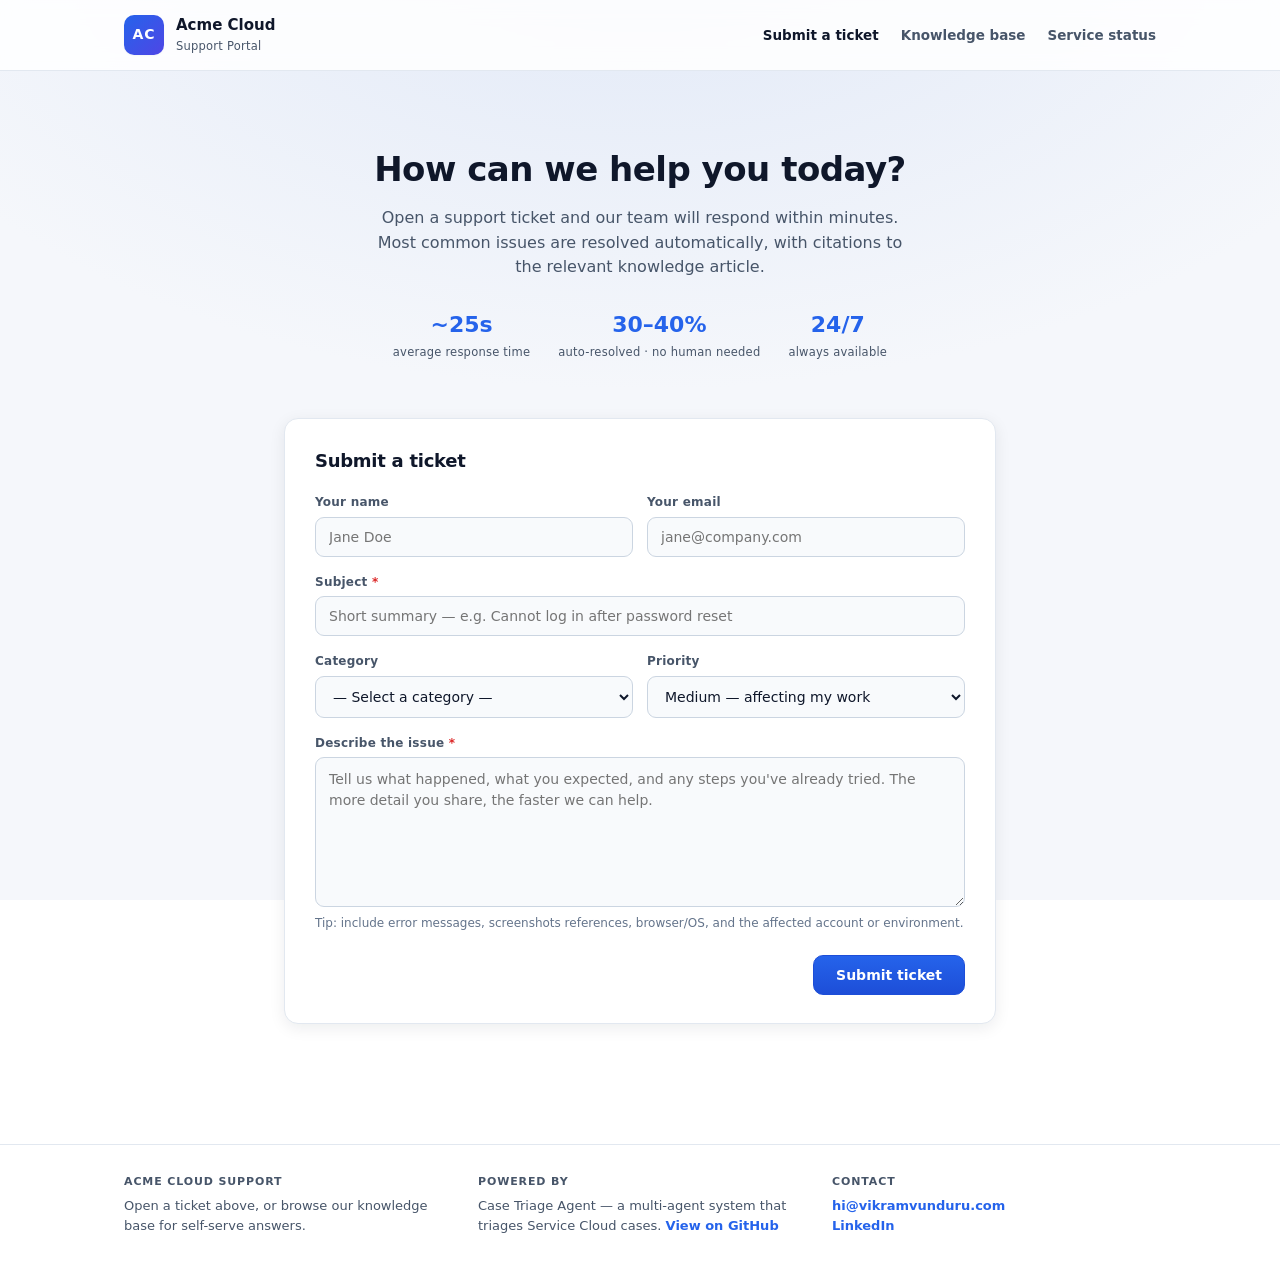
==== static/support.html @ 928e2f92 "Customer-facing support portal at /support New end-to-end loop: customer submits a ticket on a real-" ====
<!doctype html>
<html lang="en">
<head>
  <meta charset="utf-8" />
  <meta name="viewport" content="width=device-width, initial-scale=1" />
  <title>Support · Acme Cloud</title>
  <meta name="description" content="Open a support ticket. Our AI agent will respond within minutes." />
  <link rel="stylesheet" href="portal.css?v=portal-1" />
</head>
<body>
  <header class="portal-topbar">
    <div class="portal-topbar-inner">
      <div class="portal-brand">
        <div class="portal-logo">AC</div>
        <div>
          <div class="portal-brand-name">Acme Cloud</div>
          <div class="portal-brand-sub">Support Portal</div>
        </div>
      </div>
      <nav class="portal-nav">
        <a href="#" class="active">Submit a ticket</a>
        <a href="https://vikramvundurudemo.atlassian.net/wiki/spaces/SD" target="_blank" rel="noopener">Knowledge base</a>
        <a href="#status">Service status</a>
      </nav>
    </div>
  </header>

  <main class="portal-main">
    <section class="portal-hero">
      <h1>How can we help you today?</h1>
      <p>Open a support ticket and our team will respond within minutes. Most common issues are resolved automatically, with citations to the relevant knowledge article.</p>
      <div class="portal-stats">
        <div class="stat"><strong>~25s</strong><span>average response time</span></div>
        <div class="stat"><strong>30–40%</strong><span>auto-resolved · no human needed</span></div>
        <div class="stat"><strong>24/7</strong><span>always available</span></div>
      </div>
    </section>

    <section class="portal-card" id="form-card">
      <h2>Submit a ticket</h2>
      <form id="ticket-form" novalidate>
        <div class="field-row">
          <div class="field">
            <label for="name">Your name</label>
            <input id="name" name="name" type="text" placeholder="Jane Doe" autocomplete="name" />
          </div>
          <div class="field">
            <label for="email">Your email</label>
            <input id="email" name="email" type="email" placeholder="jane@company.com" autocomplete="email" />
          </div>
        </div>

        <div class="field">
          <label for="subject">Subject <span class="required">*</span></label>
          <input id="subject" name="subject" type="text" required minlength="4" placeholder="Short summary — e.g. Cannot log in after password reset" />
        </div>

        <div class="field-row">
          <div class="field">
            <label for="type">Category</label>
            <select id="type" name="type">
              <option value="">— Select a category —</option>
              <option value="Authentication">Authentication / Login</option>
              <option value="Billing">Billing or refund</option>
              <option value="Feature Request">Feature request</option>
              <option value="Bug">Bug / outage</option>
              <option value="Other">Other</option>
            </select>
          </div>
          <div class="field">
            <label for="priority">Priority</label>
            <select id="priority" name="priority">
              <option value="Low">Low — not blocking</option>
              <option value="Medium" selected>Medium — affecting my work</option>
              <option value="High">High — completely blocked</option>
            </select>
          </div>
        </div>

        <div class="field">
          <label for="description">Describe the issue <span class="required">*</span></label>
          <textarea id="description" name="description" required minlength="10" rows="6"
            placeholder="Tell us what happened, what you expected, and any steps you've already tried. The more detail you share, the faster we can help."></textarea>
          <div class="field-hint">Tip: include error messages, screenshots references, browser/OS, and the affected account or environment.</div>
        </div>

        <div id="form-error" class="form-error" hidden></div>

        <div class="form-actions">
          <button type="submit" id="submit-btn" class="btn-primary">Submit ticket</button>
        </div>
      </form>
    </section>

    <section class="portal-card portal-success" id="success-card" hidden>
      <div class="success-check">✓</div>
      <h2>Ticket received</h2>
      <p class="success-sub">Thank you — we've created your support case in our system. Our AI agent has been notified and will respond shortly.</p>
      <div class="success-ref">
        <div class="success-ref-label">Your reference</div>
        <div class="success-ref-id" id="success-case-number">—</div>
        <div class="success-ref-meta" id="success-case-meta"></div>
      </div>
      <div class="success-actions">
        <button type="button" class="btn-ghost" id="submit-another">Submit another ticket</button>
        <a href="case-triage-agent/" class="btn-primary" target="_blank" rel="noopener">Watch the agent process it →</a>
      </div>
      <p class="success-foot">Keep this reference handy — you can quote it to our team for faster follow-up.</p>
    </section>
  </main>

  <footer class="portal-foot">
    <div class="portal-foot-inner">
      <div class="portal-foot-col">
        <div class="portal-foot-title">Acme Cloud Support</div>
        <p>Open a ticket above, or browse our knowledge base for self-serve answers.</p>
      </div>
      <div class="portal-foot-col">
        <div class="portal-foot-title">Powered by</div>
        <p>Case Triage Agent — a multi-agent system that triages Service Cloud cases. <a href="https://github.com/vikram-vunduru/case-triage-agent" target="_blank" rel="noopener">View on GitHub</a></p>
      </div>
      <div class="portal-foot-col">
        <div class="portal-foot-title">Contact</div>
        <p><a href="mailto:hi@vikramvunduru.com">hi@vikramvunduru.com</a><br>
        <a href="https://www.linkedin.com/in/vikramvunduru/" target="_blank" rel="noopener">LinkedIn</a></p>
      </div>
    </div>
  </footer>

  <script src="portal.js?v=portal-1"></script>
</body>
</html>
---- static/portal.css ----
:root {
  --bg: #f5f7fb;
  --panel: #ffffff;
  --panel-2: #f8fafc;
  --line: #e2e8f0;
  --line-2: #cbd5e1;
  --text: #0f172a;
  --muted: #475569;
  --dim: #64748b;
  --accent: #2563eb;
  --accent-dark: #1d4ed8;
  --green: #16a34a;
  --red: #dc2626;
  --shadow-sm: 0 1px 2px rgba(15, 23, 42, 0.04);
  --shadow-md: 0 4px 16px rgba(15, 23, 42, 0.08);
  --shadow-lg: 0 24px 60px rgba(15, 23, 42, 0.10);
}
* { box-sizing: border-box; }

html, body {
  margin: 0; padding: 0;
  background: radial-gradient(1400px 800px at 50% -10%, #e0e8f7 0%, var(--bg) 60%) fixed;
  color: var(--text);
  font-family: ui-sans-serif, system-ui, -apple-system, "Segoe UI", Roboto, Inter, sans-serif;
  font-size: 15px;
  line-height: 1.55;
  -webkit-font-smoothing: antialiased;
}
h1, h2 { margin: 0; letter-spacing: -0.015em; }
p { margin: 0; }
a { color: var(--accent); text-decoration: none; }
a:hover { text-decoration: underline; }

/* -------- topbar -------- */
.portal-topbar {
  background: rgba(255, 255, 255, 0.85);
  backdrop-filter: blur(10px);
  border-bottom: 1px solid var(--line);
  position: sticky; top: 0; z-index: 10;
}
.portal-topbar-inner {
  max-width: 1080px;
  margin: 0 auto;
  padding: 14px 24px;
  display: flex;
  align-items: center;
  justify-content: space-between;
  gap: 24px;
}
.portal-brand { display: flex; align-items: center; gap: 12px; }
.portal-logo {
  width: 40px; height: 40px;
  display: grid; place-items: center;
  background: linear-gradient(135deg, #2563eb 0%, #4f46e5 100%);
  color: #fff;
  font-weight: 800;
  letter-spacing: 1px;
  border-radius: 10px;
  font-size: 14px;
  box-shadow: var(--shadow-sm);
}
.portal-brand-name { font-size: 15px; font-weight: 800; color: var(--text); }
.portal-brand-sub { font-size: 11.5px; color: var(--muted); margin-top: 1px; letter-spacing: 0.02em; }

.portal-nav { display: flex; gap: 22px; }
.portal-nav a {
  color: var(--muted);
  font-size: 13.5px;
  font-weight: 600;
}
.portal-nav a.active { color: var(--text); }
.portal-nav a:hover { color: var(--text); text-decoration: none; }

/* -------- main -------- */
.portal-main {
  max-width: 760px;
  margin: 0 auto;
  padding: 36px 24px 80px;
}
.portal-hero { text-align: center; padding: 36px 0 28px; }
.portal-hero h1 { font-size: 34px; font-weight: 800; margin-bottom: 10px; }
.portal-hero p {
  font-size: 16px;
  color: var(--muted);
  max-width: 540px;
  margin: 0 auto;
}
.portal-stats {
  display: flex;
  justify-content: center;
  gap: 28px;
  margin-top: 28px;
  flex-wrap: wrap;
}
.portal-stats .stat {
  display: flex; flex-direction: column;
  text-align: center;
}
.portal-stats .stat strong {
  font-size: 22px;
  font-weight: 800;
  color: var(--accent);
}
.portal-stats .stat span {
  font-size: 11.5px;
  color: var(--muted);
  margin-top: 2px;
  letter-spacing: 0.02em;
}

/* -------- card -------- */
.portal-card {
  background: var(--panel);
  border: 1px solid var(--line);
  border-radius: 14px;
  padding: 28px 30px;
  box-shadow: var(--shadow-md);
  margin-top: 28px;
}
.portal-card h2 {
  font-size: 18px;
  font-weight: 800;
  margin-bottom: 18px;
}

/* -------- form -------- */
form { display: flex; flex-direction: column; gap: 16px; }
.field-row {
  display: grid;
  grid-template-columns: 1fr 1fr;
  gap: 14px;
}
@media (max-width: 600px) {
  .field-row { grid-template-columns: 1fr; }
  .portal-stats { gap: 18px; }
  .portal-hero h1 { font-size: 26px; }
}
.field { display: flex; flex-direction: column; gap: 5px; }
.field label {
  font-size: 12px;
  font-weight: 700;
  color: var(--muted);
  letter-spacing: 0.02em;
}
.required { color: var(--red); font-weight: 700; }
.field input,
.field select,
.field textarea {
  width: 100%;
  padding: 11px 13px;
  border: 1px solid var(--line-2);
  border-radius: 9px;
  background: var(--panel-2);
  color: var(--text);
  font-family: inherit;
  font-size: 14px;
  outline: none;
  transition: border-color 140ms ease, box-shadow 140ms ease, background 140ms ease;
}
.field textarea { resize: vertical; min-height: 110px; line-height: 1.5; }
.field input:focus,
.field select:focus,
.field textarea:focus {
  border-color: var(--accent);
  box-shadow: 0 0 0 4px rgba(37, 99, 235, 0.12);
  background: #fff;
}
.field input.error,
.field textarea.error {
  border-color: var(--red);
  box-shadow: 0 0 0 4px rgba(220, 38, 38, 0.10);
}
.field-hint {
  font-size: 12px;
  color: var(--dim);
  margin-top: 2px;
}

.form-error {
  padding: 10px 13px;
  background: rgba(220, 38, 38, 0.08);
  border: 1px solid rgba(220, 38, 38, 0.35);
  border-radius: 9px;
  color: #991b1b;
  font-size: 13px;
  font-weight: 600;
}

.form-actions {
  display: flex;
  justify-content: flex-end;
  margin-top: 6px;
}
.btn-primary {
  display: inline-block;
  padding: 11px 22px;
  border-radius: 10px;
  background: linear-gradient(180deg, #2563eb 0%, #1d4ed8 100%);
  color: #fff;
  font-weight: 700;
  font-size: 14px;
  border: 1px solid #1d4ed8;
  cursor: pointer;
  transition: filter 140ms ease, transform 60ms ease;
  font-family: inherit;
  text-decoration: none;
}
.btn-primary:hover { filter: brightness(1.07); text-decoration: none; }
.btn-primary:active { transform: translateY(1px); }
.btn-primary[disabled] { opacity: 0.6; cursor: progress; }

.btn-ghost {
  display: inline-block;
  padding: 11px 18px;
  border-radius: 10px;
  background: transparent;
  color: var(--muted);
  font-weight: 700;
  font-size: 14px;
  border: 1px solid var(--line-2);
  cursor: pointer;
  font-family: inherit;
}
.btn-ghost:hover { background: var(--panel-2); color: var(--text); text-decoration: none; }

/* -------- success -------- */
.portal-success {
  text-align: center;
}
.success-check {
  width: 56px; height: 56px;
  border-radius: 50%;
  background: rgba(22, 163, 74, 0.12);
  color: var(--green);
  font-size: 30px;
  font-weight: 800;
  display: grid; place-items: center;
  margin: 0 auto 14px;
  border: 2px solid rgba(22, 163, 74, 0.30);
}
.portal-success h2 { margin-bottom: 6px; }
.success-sub { color: var(--muted); font-size: 14.5px; max-width: 420px; margin: 0 auto; }
.success-ref {
  margin: 22px auto;
  padding: 18px;
  background: var(--panel-2);
  border: 1px dashed var(--line-2);
  border-radius: 12px;
  display: inline-block;
  min-width: 280px;
}
.success-ref-label {
  font-size: 11px;
  color: var(--muted);
  font-weight: 700;
  letter-spacing: 0.06em;
  text-transform: uppercase;
}
.success-ref-id {
  font-family: "SFMono-Regular", Consolas, Menlo, monospace;
  font-size: 22px;
  font-weight: 800;
  color: var(--text);
  margin-top: 4px;
}
.success-ref-meta {
  font-size: 11.5px;
  color: var(--dim);
  margin-top: 4px;
}
.success-actions {
  display: flex;
  gap: 10px;
  justify-content: center;
  flex-wrap: wrap;
  margin-top: 8px;
}
.success-foot {
  color: var(--dim);
  font-size: 12px;
  margin-top: 16px;
}

/* -------- footer -------- */
.portal-foot {
  border-top: 1px solid var(--line);
  background: rgba(255, 255, 255, 0.5);
  margin-top: 40px;
}
.portal-foot-inner {
  max-width: 1080px;
  margin: 0 auto;
  padding: 28px 24px;
  display: grid;
  grid-template-columns: repeat(3, 1fr);
  gap: 30px;
}
@media (max-width: 700px) {
  .portal-foot-inner { grid-template-columns: 1fr; }
}
.portal-foot-title {
  font-size: 11px;
  font-weight: 800;
  color: var(--muted);
  letter-spacing: 0.08em;
  text-transform: uppercase;
  margin-bottom: 6px;
}
.portal-foot-col p { color: var(--muted); font-size: 13px; }
.portal-foot-col a { font-weight: 600; }
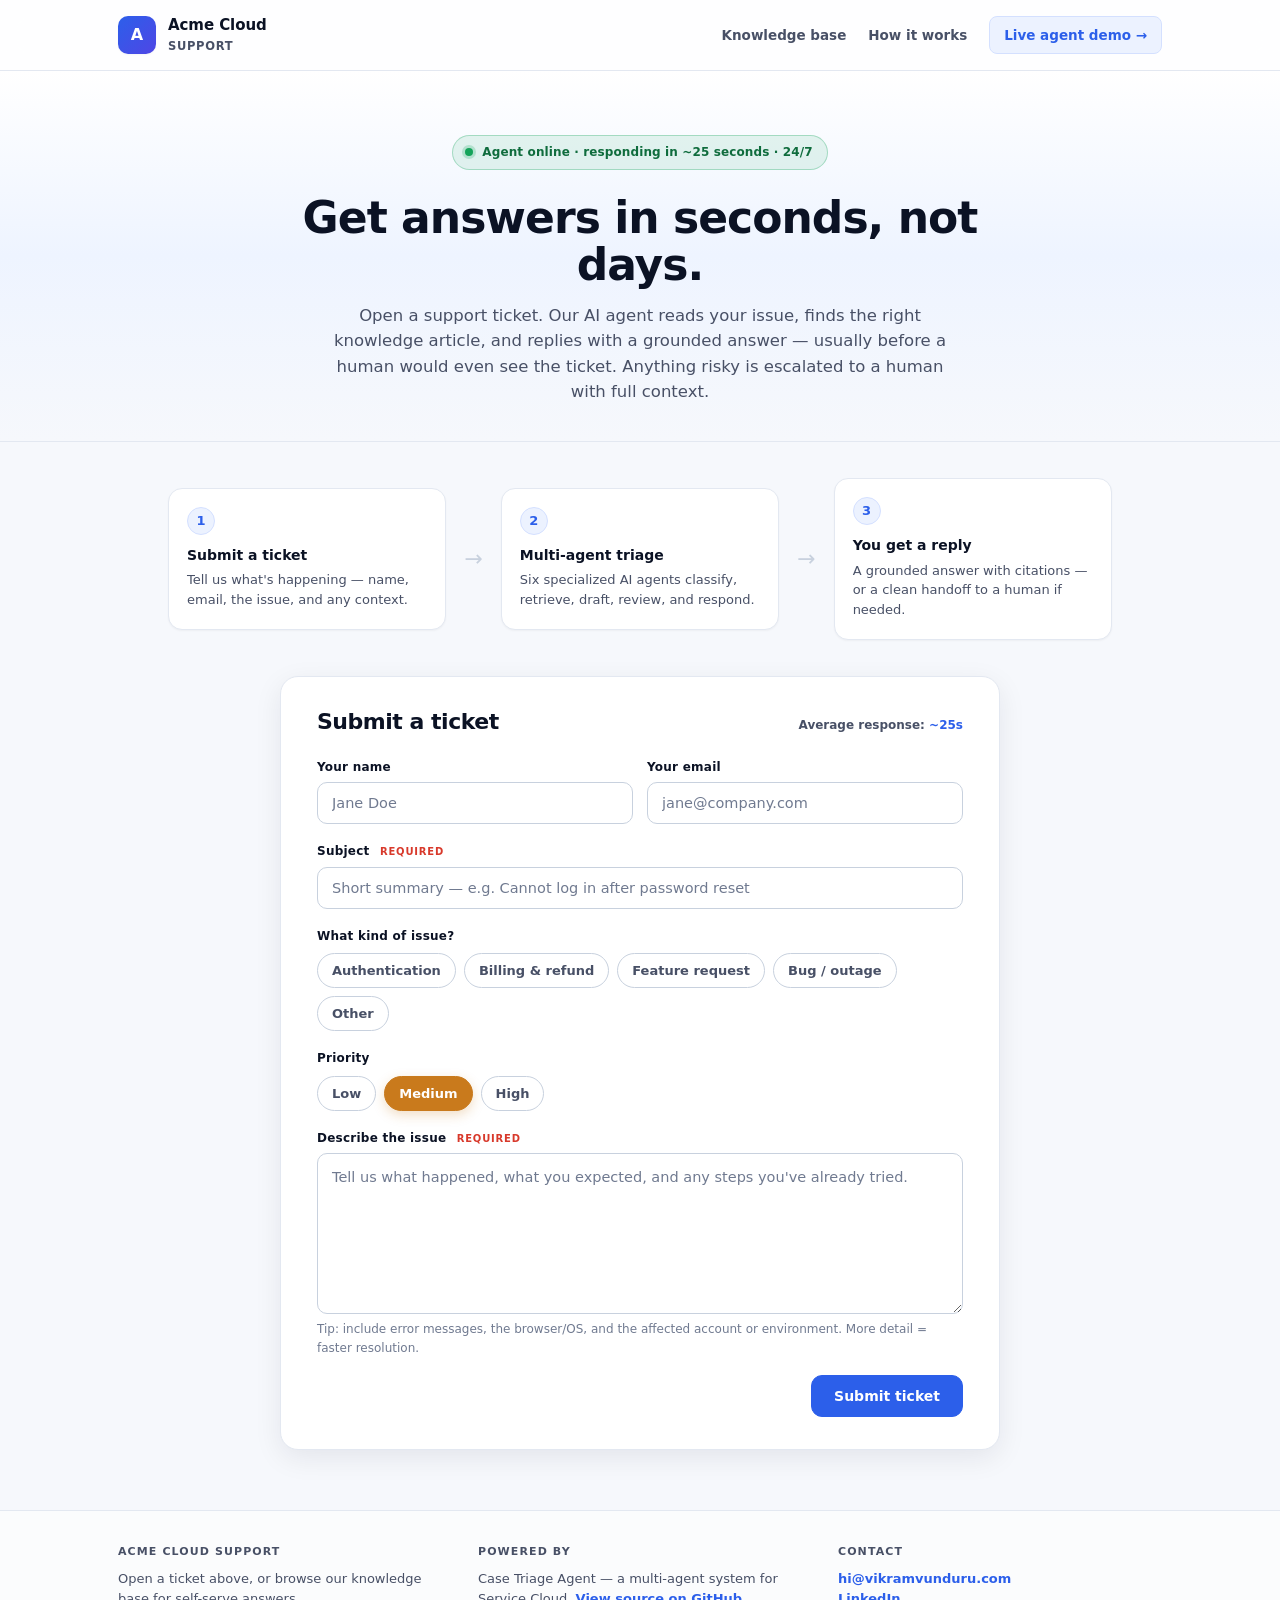
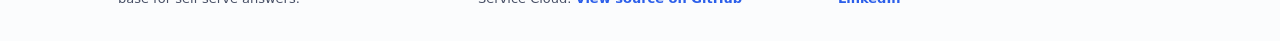
==== commit 9fff9dc1: "Polish support portal + enforce canonical URL UI redesign: - New hero with live agent status pill (g" ====
--- a/static/support.html
+++ b/static/support.html
@@ -4,129 +4,173 @@
   <meta charset="utf-8" />
   <meta name="viewport" content="width=device-width, initial-scale=1" />
   <title>Support · Acme Cloud</title>
-  <meta name="description" content="Open a support ticket. Our AI agent will respond within minutes." />
-  <link rel="stylesheet" href="portal.css?v=portal-1" />
+  <meta name="description" content="Open a support ticket. Our AI agent typically responds within 25 seconds." />
+  <link rel="stylesheet" href="portal.css?v=portal-2" />
 </head>
 <body>
-  <header class="portal-topbar">
-    <div class="portal-topbar-inner">
-      <div class="portal-brand">
-        <div class="portal-logo">AC</div>
-        <div>
-          <div class="portal-brand-name">Acme Cloud</div>
-          <div class="portal-brand-sub">Support Portal</div>
+  <header class="ptl-topbar">
+    <div class="ptl-topbar-inner">
+      <a href="/case-triage-agent/support" class="ptl-brand">
+        <div class="ptl-logo">A</div>
+        <div class="ptl-brand-text">
+          <div class="ptl-brand-name">Acme Cloud</div>
+          <div class="ptl-brand-sub">Support</div>
         </div>
-      </div>
-      <nav class="portal-nav">
-        <a href="#" class="active">Submit a ticket</a>
+      </a>
+      <nav class="ptl-nav">
         <a href="https://vikramvundurudemo.atlassian.net/wiki/spaces/SD" target="_blank" rel="noopener">Knowledge base</a>
-        <a href="#status">Service status</a>
+        <a href="#how-it-works">How it works</a>
+        <a href="/case-triage-agent/" class="ptl-nav-cta">Live agent demo →</a>
       </nav>
     </div>
   </header>
 
-  <main class="portal-main">
-    <section class="portal-hero">
-      <h1>How can we help you today?</h1>
-      <p>Open a support ticket and our team will respond within minutes. Most common issues are resolved automatically, with citations to the relevant knowledge article.</p>
-      <div class="portal-stats">
-        <div class="stat"><strong>~25s</strong><span>average response time</span></div>
-        <div class="stat"><strong>30–40%</strong><span>auto-resolved · no human needed</span></div>
-        <div class="stat"><strong>24/7</strong><span>always available</span></div>
+  <main>
+    <!-- Hero -->
+    <section class="ptl-hero">
+      <div class="ptl-status">
+        <span class="ptl-status-dot"></span>
+        Agent online · responding in ~25 seconds · 24/7
+      </div>
+      <h1>Get answers in seconds, not days.</h1>
+      <p class="ptl-lede">
+        Open a support ticket. Our AI agent reads your issue, finds the right knowledge article,
+        and replies with a grounded answer — usually before a human would even see the ticket.
+        Anything risky is escalated to a human with full context.
+      </p>
+    </section>
+
+    <!-- How it works -->
+    <section class="ptl-how" id="how-it-works">
+      <div class="ptl-how-steps">
+        <div class="ptl-step">
+          <div class="ptl-step-num">1</div>
+          <div class="ptl-step-title">Submit a ticket</div>
+          <div class="ptl-step-sub">Tell us what's happening — name, email, the issue, and any context.</div>
+        </div>
+        <div class="ptl-step-arrow">→</div>
+        <div class="ptl-step">
+          <div class="ptl-step-num">2</div>
+          <div class="ptl-step-title">Multi-agent triage</div>
+          <div class="ptl-step-sub">Six specialized AI agents classify, retrieve, draft, review, and respond.</div>
+        </div>
+        <div class="ptl-step-arrow">→</div>
+        <div class="ptl-step">
+          <div class="ptl-step-num">3</div>
+          <div class="ptl-step-title">You get a reply</div>
+          <div class="ptl-step-sub">A grounded answer with citations — or a clean handoff to a human if needed.</div>
+        </div>
       </div>
     </section>
 
-    <section class="portal-card" id="form-card">
-      <h2>Submit a ticket</h2>
+    <!-- Form -->
+    <section class="ptl-card" id="form-card">
+      <div class="ptl-card-head">
+        <h2>Submit a ticket</h2>
+        <span class="ptl-card-meta">Average response: <strong>~25s</strong></span>
+      </div>
+
       <form id="ticket-form" novalidate>
-        <div class="field-row">
-          <div class="field">
+        <div class="ptl-row">
+          <div class="ptl-field">
             <label for="name">Your name</label>
             <input id="name" name="name" type="text" placeholder="Jane Doe" autocomplete="name" />
           </div>
-          <div class="field">
+          <div class="ptl-field">
             <label for="email">Your email</label>
             <input id="email" name="email" type="email" placeholder="jane@company.com" autocomplete="email" />
           </div>
         </div>
 
-        <div class="field">
-          <label for="subject">Subject <span class="required">*</span></label>
-          <input id="subject" name="subject" type="text" required minlength="4" placeholder="Short summary — e.g. Cannot log in after password reset" />
+        <div class="ptl-field">
+          <label for="subject">Subject <span class="ptl-req">required</span></label>
+          <input id="subject" name="subject" type="text" required minlength="4"
+            placeholder="Short summary — e.g. Cannot log in after password reset" />
         </div>
 
-        <div class="field-row">
-          <div class="field">
-            <label for="type">Category</label>
-            <select id="type" name="type">
-              <option value="">— Select a category —</option>
-              <option value="Authentication">Authentication / Login</option>
-              <option value="Billing">Billing or refund</option>
-              <option value="Feature Request">Feature request</option>
-              <option value="Bug">Bug / outage</option>
-              <option value="Other">Other</option>
-            </select>
+        <div class="ptl-field">
+          <label>What kind of issue?</label>
+          <div class="ptl-pillgroup" id="type-group" data-default="">
+            <button type="button" class="ptl-pill" data-value="Authentication">Authentication</button>
+            <button type="button" class="ptl-pill" data-value="Billing">Billing &amp; refund</button>
+            <button type="button" class="ptl-pill" data-value="Feature Request">Feature request</button>
+            <button type="button" class="ptl-pill" data-value="Bug">Bug / outage</button>
+            <button type="button" class="ptl-pill" data-value="Other">Other</button>
           </div>
-          <div class="field">
-            <label for="priority">Priority</label>
-            <select id="priority" name="priority">
-              <option value="Low">Low — not blocking</option>
-              <option value="Medium" selected>Medium — affecting my work</option>
-              <option value="High">High — completely blocked</option>
-            </select>
-          </div>
+          <input id="type" name="type" type="hidden" value="" />
         </div>
 
-        <div class="field">
-          <label for="description">Describe the issue <span class="required">*</span></label>
-          <textarea id="description" name="description" required minlength="10" rows="6"
-            placeholder="Tell us what happened, what you expected, and any steps you've already tried. The more detail you share, the faster we can help."></textarea>
-          <div class="field-hint">Tip: include error messages, screenshots references, browser/OS, and the affected account or environment.</div>
+        <div class="ptl-field">
+          <label>Priority</label>
+          <div class="ptl-pillgroup ptl-pillgroup-priority" id="priority-group" data-default="Medium">
+            <button type="button" class="ptl-pill" data-value="Low">Low</button>
+            <button type="button" class="ptl-pill is-active" data-value="Medium">Medium</button>
+            <button type="button" class="ptl-pill" data-value="High">High</button>
+          </div>
+          <input id="priority" name="priority" type="hidden" value="Medium" />
         </div>
 
-        <div id="form-error" class="form-error" hidden></div>
+        <div class="ptl-field">
+          <label for="description">Describe the issue <span class="ptl-req">required</span></label>
+          <textarea id="description" name="description" required minlength="10" rows="6"
+            placeholder="Tell us what happened, what you expected, and any steps you've already tried."></textarea>
+          <div class="ptl-hint">Tip: include error messages, the browser/OS, and the affected account or environment. More detail = faster resolution.</div>
+        </div>
 
-        <div class="form-actions">
-          <button type="submit" id="submit-btn" class="btn-primary">Submit ticket</button>
+        <div id="form-error" class="ptl-error" hidden></div>
+
+        <div class="ptl-actions">
+          <button type="submit" id="submit-btn" class="ptl-btn ptl-btn-primary">Submit ticket</button>
         </div>
       </form>
     </section>
 
-    <section class="portal-card portal-success" id="success-card" hidden>
-      <div class="success-check">✓</div>
+    <!-- Success state (hidden until submit) -->
+    <section class="ptl-card ptl-success" id="success-card" hidden>
+      <div class="ptl-success-check">
+        <svg viewBox="0 0 24 24" fill="none" xmlns="http://www.w3.org/2000/svg" aria-hidden="true">
+          <path d="M5 12.5l4.5 4.5L19 7.5" stroke="currentColor" stroke-width="2.4" stroke-linecap="round" stroke-linejoin="round"/>
+        </svg>
+      </div>
       <h2>Ticket received</h2>
-      <p class="success-sub">Thank you — we've created your support case in our system. Our AI agent has been notified and will respond shortly.</p>
-      <div class="success-ref">
-        <div class="success-ref-label">Your reference</div>
-        <div class="success-ref-id" id="success-case-number">—</div>
-        <div class="success-ref-meta" id="success-case-meta"></div>
+      <p class="ptl-success-sub">Thank you — your case is now in our system. Our AI agent picks up new tickets within seconds.</p>
+
+      <div class="ptl-ref">
+        <div class="ptl-ref-label">Your reference number</div>
+        <div class="ptl-ref-id" id="success-case-number">—</div>
+        <div class="ptl-ref-meta" id="success-case-meta"></div>
       </div>
-      <div class="success-actions">
-        <button type="button" class="btn-ghost" id="submit-another">Submit another ticket</button>
-        <a href="case-triage-agent/" class="btn-primary" target="_blank" rel="noopener">Watch the agent process it →</a>
+
+      <div class="ptl-success-actions">
+        <button type="button" class="ptl-btn ptl-btn-ghost" id="submit-another">Submit another ticket</button>
+        <a href="/case-triage-agent/" class="ptl-btn ptl-btn-primary" target="_blank" rel="noopener">
+          Watch the agent process it
+        </a>
       </div>
-      <p class="success-foot">Keep this reference handy — you can quote it to our team for faster follow-up.</p>
+      <p class="ptl-success-foot">Keep this reference handy — you can quote it to our team for faster follow-up.</p>
     </section>
   </main>
 
-  <footer class="portal-foot">
-    <div class="portal-foot-inner">
-      <div class="portal-foot-col">
-        <div class="portal-foot-title">Acme Cloud Support</div>
+  <footer class="ptl-foot">
+    <div class="ptl-foot-inner">
+      <div class="ptl-foot-col">
+        <div class="ptl-foot-title">Acme Cloud Support</div>
         <p>Open a ticket above, or browse our knowledge base for self-serve answers.</p>
       </div>
-      <div class="portal-foot-col">
-        <div class="portal-foot-title">Powered by</div>
-        <p>Case Triage Agent — a multi-agent system that triages Service Cloud cases. <a href="https://github.com/vikram-vunduru/case-triage-agent" target="_blank" rel="noopener">View on GitHub</a></p>
+      <div class="ptl-foot-col">
+        <div class="ptl-foot-title">Powered by</div>
+        <p>Case Triage Agent — a multi-agent system for Service Cloud. <a href="https://github.com/vikram-vunduru/case-triage-agent" target="_blank" rel="noopener">View source on GitHub</a></p>
       </div>
-      <div class="portal-foot-col">
-        <div class="portal-foot-title">Contact</div>
-        <p><a href="mailto:hi@vikramvunduru.com">hi@vikramvunduru.com</a><br>
-        <a href="https://www.linkedin.com/in/vikramvunduru/" target="_blank" rel="noopener">LinkedIn</a></p>
+      <div class="ptl-foot-col">
+        <div class="ptl-foot-title">Contact</div>
+        <p>
+          <a href="mailto:hi@vikramvunduru.com">hi@vikramvunduru.com</a><br>
+          <a href="https://www.linkedin.com/in/vikramvunduru/" target="_blank" rel="noopener">LinkedIn</a>
+        </p>
       </div>
     </div>
   </footer>
 
-  <script src="portal.js?v=portal-1"></script>
+  <script src="portal.js?v=portal-2"></script>
 </body>
 </html>
--- a/static/portal.css
+++ b/static/portal.css
@@ -1,310 +1,377 @@
 :root {
-  --bg: #f5f7fb;
+  --bg: #f6f8fc;
+  --bg-hero: linear-gradient(180deg, #ffffff 0%, #eef4ff 50%, #f6f8fc 100%);
   --panel: #ffffff;
   --panel-2: #f8fafc;
-  --line: #e2e8f0;
-  --line-2: #cbd5e1;
-  --text: #0f172a;
-  --muted: #475569;
-  --dim: #64748b;
-  --accent: #2563eb;
-  --accent-dark: #1d4ed8;
-  --green: #16a34a;
-  --red: #dc2626;
-  --shadow-sm: 0 1px 2px rgba(15, 23, 42, 0.04);
-  --shadow-md: 0 4px 16px rgba(15, 23, 42, 0.08);
-  --shadow-lg: 0 24px 60px rgba(15, 23, 42, 0.10);
-}
+  --line: #e3e8f1;
+  --line-2: #c8d1de;
+  --text: #0b1224;
+  --muted: #485066;
+  --dim: #707a90;
+  --accent: #2c5fea;
+  --accent-dark: #1e44b5;
+  --accent-soft: #ecf2ff;
+  --green: #15a35a;
+  --amber: #c97a1c;
+  --red: #d8392b;
+  --shadow-xs: 0 1px 2px rgba(11, 18, 36, 0.04);
+  --shadow-sm: 0 2px 8px rgba(11, 18, 36, 0.06);
+  --shadow-md: 0 8px 28px rgba(11, 18, 36, 0.08);
+  --shadow-lg: 0 24px 60px rgba(11, 18, 36, 0.12);
+}
+
 * { box-sizing: border-box; }
 
 html, body {
   margin: 0; padding: 0;
-  background: radial-gradient(1400px 800px at 50% -10%, #e0e8f7 0%, var(--bg) 60%) fixed;
+  background: var(--bg);
   color: var(--text);
   font-family: ui-sans-serif, system-ui, -apple-system, "Segoe UI", Roboto, Inter, sans-serif;
   font-size: 15px;
   line-height: 1.55;
   -webkit-font-smoothing: antialiased;
-}
-h1, h2 { margin: 0; letter-spacing: -0.015em; }
+  -moz-osx-font-smoothing: grayscale;
+}
+h1, h2 { margin: 0; letter-spacing: -0.022em; font-weight: 800; }
+h1 { font-size: 44px; line-height: 1.08; }
+h2 { font-size: 22px; line-height: 1.2; }
 p { margin: 0; }
-a { color: var(--accent); text-decoration: none; }
-a:hover { text-decoration: underline; }
-
-/* -------- topbar -------- */
-.portal-topbar {
+a { color: var(--accent); text-decoration: none; transition: color 140ms ease; }
+a:hover { color: var(--accent-dark); text-decoration: underline; }
+
+/* ====================== topbar ====================== */
+.ptl-topbar {
   background: rgba(255, 255, 255, 0.85);
-  backdrop-filter: blur(10px);
+  backdrop-filter: blur(14px);
+  -webkit-backdrop-filter: blur(14px);
   border-bottom: 1px solid var(--line);
   position: sticky; top: 0; z-index: 10;
 }
-.portal-topbar-inner {
-  max-width: 1080px;
-  margin: 0 auto;
-  padding: 14px 24px;
-  display: flex;
-  align-items: center;
-  justify-content: space-between;
-  gap: 24px;
-}
-.portal-brand { display: flex; align-items: center; gap: 12px; }
-.portal-logo {
-  width: 40px; height: 40px;
+.ptl-topbar-inner {
+  max-width: 1100px; margin: 0 auto;
+  padding: 14px 28px;
+  display: flex; align-items: center; justify-content: space-between; gap: 24px;
+}
+.ptl-brand {
+  display: flex; align-items: center; gap: 12px;
+  color: var(--text); text-decoration: none;
+}
+.ptl-brand:hover { text-decoration: none; }
+.ptl-logo {
+  width: 38px; height: 38px;
   display: grid; place-items: center;
-  background: linear-gradient(135deg, #2563eb 0%, #4f46e5 100%);
-  color: #fff;
-  font-weight: 800;
-  letter-spacing: 1px;
-  border-radius: 10px;
-  font-size: 14px;
-  box-shadow: var(--shadow-sm);
-}
-.portal-brand-name { font-size: 15px; font-weight: 800; color: var(--text); }
-.portal-brand-sub { font-size: 11.5px; color: var(--muted); margin-top: 1px; letter-spacing: 0.02em; }
-
-.portal-nav { display: flex; gap: 22px; }
-.portal-nav a {
+  background: linear-gradient(135deg, #2c5fea 0%, #4f46e5 100%);
+  color: #fff; font-weight: 900;
+  border-radius: 10px; font-size: 16px;
+  box-shadow: var(--shadow-xs);
+}
+.ptl-brand-name { font-size: 15px; font-weight: 800; letter-spacing: -0.005em; }
+.ptl-brand-sub { font-size: 11.5px; color: var(--muted); margin-top: 1px; letter-spacing: 0.06em; text-transform: uppercase; font-weight: 700; }
+.ptl-nav { display: flex; gap: 22px; align-items: center; }
+.ptl-nav a {
+  color: var(--muted); font-size: 13.5px; font-weight: 600;
+}
+.ptl-nav a:hover { color: var(--text); text-decoration: none; }
+.ptl-nav-cta {
+  padding: 8px 14px;
+  background: var(--accent-soft);
+  color: var(--accent) !important;
+  border-radius: 8px;
+  border: 1px solid #d4e0ff;
+  font-weight: 700 !important;
+}
+.ptl-nav-cta:hover {
+  background: #dde7ff;
+  border-color: #bccdff;
+  color: var(--accent-dark) !important;
+}
+
+/* ====================== hero ====================== */
+.ptl-hero {
+  text-align: center;
+  padding: 64px 28px 36px;
+  background: var(--bg-hero);
+  border-bottom: 1px solid var(--line);
+}
+.ptl-status {
+  display: inline-flex; align-items: center; gap: 9px;
+  padding: 7px 14px 7px 12px;
+  background: rgba(21, 163, 90, 0.10);
+  color: #0f6c3d;
+  border: 1px solid rgba(21, 163, 90, 0.30);
+  border-radius: 999px;
+  font-size: 12px; font-weight: 700;
+  letter-spacing: 0.01em;
+  margin-bottom: 24px;
+}
+.ptl-status-dot {
+  width: 8px; height: 8px; border-radius: 50%;
+  background: var(--green);
+  box-shadow: 0 0 0 3px rgba(21, 163, 90, 0.22);
+  animation: ptl-pulse-online 1800ms ease-out infinite;
+}
+@keyframes ptl-pulse-online {
+  0%   { box-shadow: 0 0 0 0 rgba(21, 163, 90, 0.55); }
+  100% { box-shadow: 0 0 0 9px rgba(21, 163, 90, 0); }
+}
+.ptl-hero h1 {
+  max-width: 720px; margin: 0 auto 14px;
+  color: var(--text);
+}
+.ptl-lede {
+  max-width: 620px; margin: 0 auto;
   color: var(--muted);
-  font-size: 13.5px;
-  font-weight: 600;
-}
-.portal-nav a.active { color: var(--text); }
-.portal-nav a:hover { color: var(--text); text-decoration: none; }
-
-/* -------- main -------- */
-.portal-main {
-  max-width: 760px;
-  margin: 0 auto;
-  padding: 36px 24px 80px;
-}
-.portal-hero { text-align: center; padding: 36px 0 28px; }
-.portal-hero h1 { font-size: 34px; font-weight: 800; margin-bottom: 10px; }
-.portal-hero p {
-  font-size: 16px;
-  color: var(--muted);
-  max-width: 540px;
-  margin: 0 auto;
-}
-.portal-stats {
-  display: flex;
-  justify-content: center;
-  gap: 28px;
-  margin-top: 28px;
+  font-size: 16.5px;
+  line-height: 1.55;
+}
+
+/* ====================== how-it-works ====================== */
+.ptl-how {
+  max-width: 1000px;
+  margin: 36px auto 0;
+  padding: 0 28px;
+}
+.ptl-how-steps {
+  display: flex; align-items: center; justify-content: center;
+  gap: 18px;
   flex-wrap: wrap;
 }
-.portal-stats .stat {
-  display: flex; flex-direction: column;
-  text-align: center;
-}
-.portal-stats .stat strong {
-  font-size: 22px;
-  font-weight: 800;
-  color: var(--accent);
-}
-.portal-stats .stat span {
-  font-size: 11.5px;
-  color: var(--muted);
-  margin-top: 2px;
-  letter-spacing: 0.02em;
-}
-
-/* -------- card -------- */
-.portal-card {
+.ptl-step {
+  flex: 1 1 220px;
+  min-width: 200px;
   background: var(--panel);
   border: 1px solid var(--line);
   border-radius: 14px;
-  padding: 28px 30px;
+  padding: 18px 18px 20px;
+  box-shadow: var(--shadow-xs);
+  text-align: left;
+  position: relative;
+}
+.ptl-step-num {
+  display: inline-flex; align-items: center; justify-content: center;
+  width: 28px; height: 28px;
+  border-radius: 50%;
+  background: var(--accent-soft);
+  color: var(--accent);
+  font-weight: 800;
+  font-size: 13px;
+  border: 1px solid #d4e0ff;
+  margin-bottom: 10px;
+}
+.ptl-step-title { font-weight: 700; font-size: 14px; color: var(--text); margin-bottom: 4px; }
+.ptl-step-sub { font-size: 13px; color: var(--muted); line-height: 1.5; }
+.ptl-step-arrow {
+  color: var(--line-2);
+  font-size: 22px;
+  font-weight: 300;
+  user-select: none;
+}
+@media (max-width: 720px) {
+  .ptl-step-arrow { display: none; }
+}
+
+/* ====================== card ====================== */
+.ptl-card {
+  max-width: 720px; margin: 36px auto 0;
+  background: var(--panel);
+  border: 1px solid var(--line);
+  border-radius: 18px;
+  padding: 32px 36px;
   box-shadow: var(--shadow-md);
-  margin-top: 28px;
-}
-.portal-card h2 {
-  font-size: 18px;
-  font-weight: 800;
-  margin-bottom: 18px;
-}
-
-/* -------- form -------- */
-form { display: flex; flex-direction: column; gap: 16px; }
-.field-row {
-  display: grid;
-  grid-template-columns: 1fr 1fr;
-  gap: 14px;
 }
 @media (max-width: 600px) {
-  .field-row { grid-template-columns: 1fr; }
-  .portal-stats { gap: 18px; }
-  .portal-hero h1 { font-size: 26px; }
-}
-.field { display: flex; flex-direction: column; gap: 5px; }
-.field label {
+  .ptl-card { padding: 24px 22px; border-radius: 14px; margin: 24px 14px 0; }
+}
+.ptl-card-head {
+  display: flex; align-items: baseline; justify-content: space-between;
+  margin-bottom: 22px;
+  flex-wrap: wrap; gap: 10px;
+}
+.ptl-card-meta {
+  font-size: 12px; color: var(--muted);
+  font-weight: 600;
+}
+.ptl-card-meta strong { color: var(--accent); font-weight: 800; }
+
+/* ====================== form ====================== */
+form { display: flex; flex-direction: column; gap: 18px; }
+.ptl-row { display: grid; grid-template-columns: 1fr 1fr; gap: 14px; }
+@media (max-width: 600px) { .ptl-row { grid-template-columns: 1fr; } }
+.ptl-field { display: flex; flex-direction: column; gap: 6px; }
+.ptl-field label {
   font-size: 12px;
   font-weight: 700;
-  color: var(--muted);
+  color: var(--text);
   letter-spacing: 0.02em;
 }
-.required { color: var(--red); font-weight: 700; }
-.field input,
-.field select,
-.field textarea {
+.ptl-req {
+  display: inline-block; margin-left: 6px;
+  font-size: 10px; font-weight: 700;
+  color: var(--red); letter-spacing: 0.08em;
+  text-transform: uppercase;
+}
+
+.ptl-field input,
+.ptl-field textarea {
   width: 100%;
-  padding: 11px 13px;
-  border: 1px solid var(--line-2);
-  border-radius: 9px;
-  background: var(--panel-2);
-  color: var(--text);
-  font-family: inherit;
-  font-size: 14px;
+  padding: 12px 14px;
+  border: 1.5px solid var(--line-2);
+  border-radius: 10px;
+  background: var(--panel);
+  color: var(--text);
+  font-family: inherit; font-size: 14.5px;
   outline: none;
   transition: border-color 140ms ease, box-shadow 140ms ease, background 140ms ease;
 }
-.field textarea { resize: vertical; min-height: 110px; line-height: 1.5; }
-.field input:focus,
-.field select:focus,
-.field textarea:focus {
+.ptl-field textarea { resize: vertical; min-height: 120px; line-height: 1.55; }
+.ptl-field input:focus,
+.ptl-field textarea:focus {
   border-color: var(--accent);
-  box-shadow: 0 0 0 4px rgba(37, 99, 235, 0.12);
-  background: #fff;
-}
-.field input.error,
-.field textarea.error {
+  box-shadow: 0 0 0 4px rgba(44, 95, 234, 0.12);
+}
+.ptl-field input::placeholder,
+.ptl-field textarea::placeholder { color: var(--dim); }
+.ptl-field input.is-error,
+.ptl-field textarea.is-error {
   border-color: var(--red);
-  box-shadow: 0 0 0 4px rgba(220, 38, 38, 0.10);
-}
-.field-hint {
-  font-size: 12px;
-  color: var(--dim);
+  box-shadow: 0 0 0 4px rgba(216, 57, 43, 0.10);
+}
+.ptl-hint { font-size: 12px; color: var(--dim); }
+
+/* pill button group (used for category + priority) */
+.ptl-pillgroup {
+  display: flex; flex-wrap: wrap; gap: 8px;
   margin-top: 2px;
 }
-
-.form-error {
-  padding: 10px 13px;
-  background: rgba(220, 38, 38, 0.08);
-  border: 1px solid rgba(220, 38, 38, 0.35);
-  border-radius: 9px;
-  color: #991b1b;
+.ptl-pill {
+  padding: 9px 14px;
+  border-radius: 999px;
+  background: var(--panel);
+  color: var(--muted);
+  border: 1.5px solid var(--line-2);
+  font-family: inherit;
+  font-size: 13px; font-weight: 600;
+  cursor: pointer;
+  transition: all 140ms ease;
+}
+.ptl-pill:hover { color: var(--text); border-color: var(--line-2); background: var(--panel-2); }
+.ptl-pill.is-active {
+  background: var(--accent);
+  color: #fff;
+  border-color: var(--accent);
+  box-shadow: 0 4px 12px rgba(44, 95, 234, 0.25);
+}
+.ptl-pillgroup-priority .ptl-pill[data-value="High"].is-active {
+  background: var(--red); border-color: var(--red);
+  box-shadow: 0 4px 12px rgba(216, 57, 43, 0.25);
+}
+.ptl-pillgroup-priority .ptl-pill[data-value="Medium"].is-active {
+  background: var(--amber); border-color: var(--amber);
+  box-shadow: 0 4px 12px rgba(201, 122, 28, 0.25);
+}
+.ptl-pillgroup-priority .ptl-pill[data-value="Low"].is-active {
+  background: var(--green); border-color: var(--green);
+  box-shadow: 0 4px 12px rgba(21, 163, 90, 0.25);
+}
+
+.ptl-error {
+  padding: 11px 14px;
+  background: rgba(216, 57, 43, 0.08);
+  border: 1px solid rgba(216, 57, 43, 0.32);
+  border-radius: 10px;
+  color: #8d2419;
   font-size: 13px;
   font-weight: 600;
 }
 
-.form-actions {
-  display: flex;
-  justify-content: flex-end;
+.ptl-actions { display: flex; justify-content: flex-end; }
+
+.ptl-btn {
+  display: inline-flex; align-items: center; justify-content: center;
+  padding: 12px 22px;
+  border-radius: 11px;
+  font-family: inherit;
+  font-size: 14px; font-weight: 700;
+  cursor: pointer; border: 1.5px solid transparent;
+  transition: filter 120ms ease, transform 60ms ease, background 120ms ease, border-color 120ms ease, color 120ms ease;
+  text-decoration: none;
+  gap: 8px;
+}
+.ptl-btn-primary {
+  background: var(--accent);
+  border-color: var(--accent);
+  color: #fff;
+}
+.ptl-btn-primary:hover { background: var(--accent-dark); border-color: var(--accent-dark); filter: brightness(1.02); text-decoration: none; color: #fff; }
+.ptl-btn-primary:active { transform: translateY(1px); }
+.ptl-btn-primary[disabled] { opacity: 0.6; cursor: progress; }
+.ptl-btn-ghost {
+  background: var(--panel);
+  border-color: var(--line-2);
+  color: var(--muted);
+}
+.ptl-btn-ghost:hover { color: var(--text); background: var(--panel-2); text-decoration: none; }
+
+/* ====================== success ====================== */
+.ptl-success { text-align: center; }
+.ptl-success-check {
+  width: 64px; height: 64px;
+  border-radius: 50%;
+  background: rgba(21, 163, 90, 0.12);
+  border: 2px solid rgba(21, 163, 90, 0.40);
+  color: var(--green);
+  display: grid; place-items: center;
+  margin: 0 auto 16px;
+  animation: ptl-pop 360ms cubic-bezier(0.18, 0.89, 0.32, 1.28);
+}
+.ptl-success-check svg { width: 32px; height: 32px; }
+@keyframes ptl-pop {
+  from { transform: scale(0.6); opacity: 0; }
+  to   { transform: scale(1); opacity: 1; }
+}
+.ptl-success-sub { color: var(--muted); font-size: 14.5px; max-width: 440px; margin: 8px auto 0; }
+.ptl-ref {
+  margin: 24px auto 18px;
+  padding: 20px 26px;
+  background: var(--accent-soft);
+  border: 1px dashed #b9caf6;
+  border-radius: 14px;
+  display: inline-block;
+  min-width: 300px;
+}
+.ptl-ref-label {
+  font-size: 11px; color: var(--accent-dark);
+  font-weight: 800; letter-spacing: 0.08em; text-transform: uppercase;
+}
+.ptl-ref-id {
+  font-family: "SFMono-Regular", Consolas, Menlo, monospace;
+  font-size: 26px; font-weight: 800;
+  color: var(--text);
   margin-top: 6px;
 }
-.btn-primary {
-  display: inline-block;
-  padding: 11px 22px;
-  border-radius: 10px;
-  background: linear-gradient(180deg, #2563eb 0%, #1d4ed8 100%);
-  color: #fff;
-  font-weight: 700;
-  font-size: 14px;
-  border: 1px solid #1d4ed8;
-  cursor: pointer;
-  transition: filter 140ms ease, transform 60ms ease;
-  font-family: inherit;
-  text-decoration: none;
-}
-.btn-primary:hover { filter: brightness(1.07); text-decoration: none; }
-.btn-primary:active { transform: translateY(1px); }
-.btn-primary[disabled] { opacity: 0.6; cursor: progress; }
-
-.btn-ghost {
-  display: inline-block;
-  padding: 11px 18px;
-  border-radius: 10px;
-  background: transparent;
-  color: var(--muted);
-  font-weight: 700;
-  font-size: 14px;
-  border: 1px solid var(--line-2);
-  cursor: pointer;
-  font-family: inherit;
-}
-.btn-ghost:hover { background: var(--panel-2); color: var(--text); text-decoration: none; }
-
-/* -------- success -------- */
-.portal-success {
-  text-align: center;
-}
-.success-check {
-  width: 56px; height: 56px;
-  border-radius: 50%;
-  background: rgba(22, 163, 74, 0.12);
-  color: var(--green);
-  font-size: 30px;
-  font-weight: 800;
-  display: grid; place-items: center;
-  margin: 0 auto 14px;
-  border: 2px solid rgba(22, 163, 74, 0.30);
-}
-.portal-success h2 { margin-bottom: 6px; }
-.success-sub { color: var(--muted); font-size: 14.5px; max-width: 420px; margin: 0 auto; }
-.success-ref {
-  margin: 22px auto;
-  padding: 18px;
-  background: var(--panel-2);
-  border: 1px dashed var(--line-2);
-  border-radius: 12px;
-  display: inline-block;
-  min-width: 280px;
-}
-.success-ref-label {
-  font-size: 11px;
-  color: var(--muted);
-  font-weight: 700;
-  letter-spacing: 0.06em;
-  text-transform: uppercase;
-}
-.success-ref-id {
-  font-family: "SFMono-Regular", Consolas, Menlo, monospace;
-  font-size: 22px;
-  font-weight: 800;
-  color: var(--text);
-  margin-top: 4px;
-}
-.success-ref-meta {
-  font-size: 11.5px;
-  color: var(--dim);
-  margin-top: 4px;
-}
-.success-actions {
-  display: flex;
-  gap: 10px;
-  justify-content: center;
-  flex-wrap: wrap;
-  margin-top: 8px;
-}
-.success-foot {
-  color: var(--dim);
-  font-size: 12px;
-  margin-top: 16px;
-}
-
-/* -------- footer -------- */
-.portal-foot {
+.ptl-ref-meta { font-size: 12px; color: var(--muted); margin-top: 6px; }
+.ptl-success-actions {
+  display: flex; gap: 10px; justify-content: center; flex-wrap: wrap;
+  margin-top: 6px;
+}
+.ptl-success-foot { color: var(--dim); font-size: 12px; margin-top: 18px; }
+
+/* ====================== footer ====================== */
+.ptl-foot {
   border-top: 1px solid var(--line);
-  background: rgba(255, 255, 255, 0.5);
-  margin-top: 40px;
-}
-.portal-foot-inner {
-  max-width: 1080px;
-  margin: 0 auto;
-  padding: 28px 24px;
-  display: grid;
-  grid-template-columns: repeat(3, 1fr);
-  gap: 30px;
-}
-@media (max-width: 700px) {
-  .portal-foot-inner { grid-template-columns: 1fr; }
-}
-.portal-foot-title {
-  font-size: 11px;
-  font-weight: 800;
-  color: var(--muted);
-  letter-spacing: 0.08em;
-  text-transform: uppercase;
-  margin-bottom: 6px;
-}
-.portal-foot-col p { color: var(--muted); font-size: 13px; }
-.portal-foot-col a { font-weight: 600; }
+  background: rgba(255, 255, 255, 0.6);
+  margin-top: 60px;
+}
+.ptl-foot-inner {
+  max-width: 1100px; margin: 0 auto;
+  padding: 32px 28px;
+  display: grid; grid-template-columns: repeat(3, 1fr); gap: 36px;
+}
+@media (max-width: 720px) { .ptl-foot-inner { grid-template-columns: 1fr; gap: 22px; } }
+.ptl-foot-title {
+  font-size: 11px; font-weight: 800;
+  color: var(--muted); letter-spacing: 0.10em; text-transform: uppercase;
+  margin-bottom: 8px;
+}
+.ptl-foot-col p { color: var(--muted); font-size: 13px; line-height: 1.55; }
+.ptl-foot-col a { font-weight: 700; }
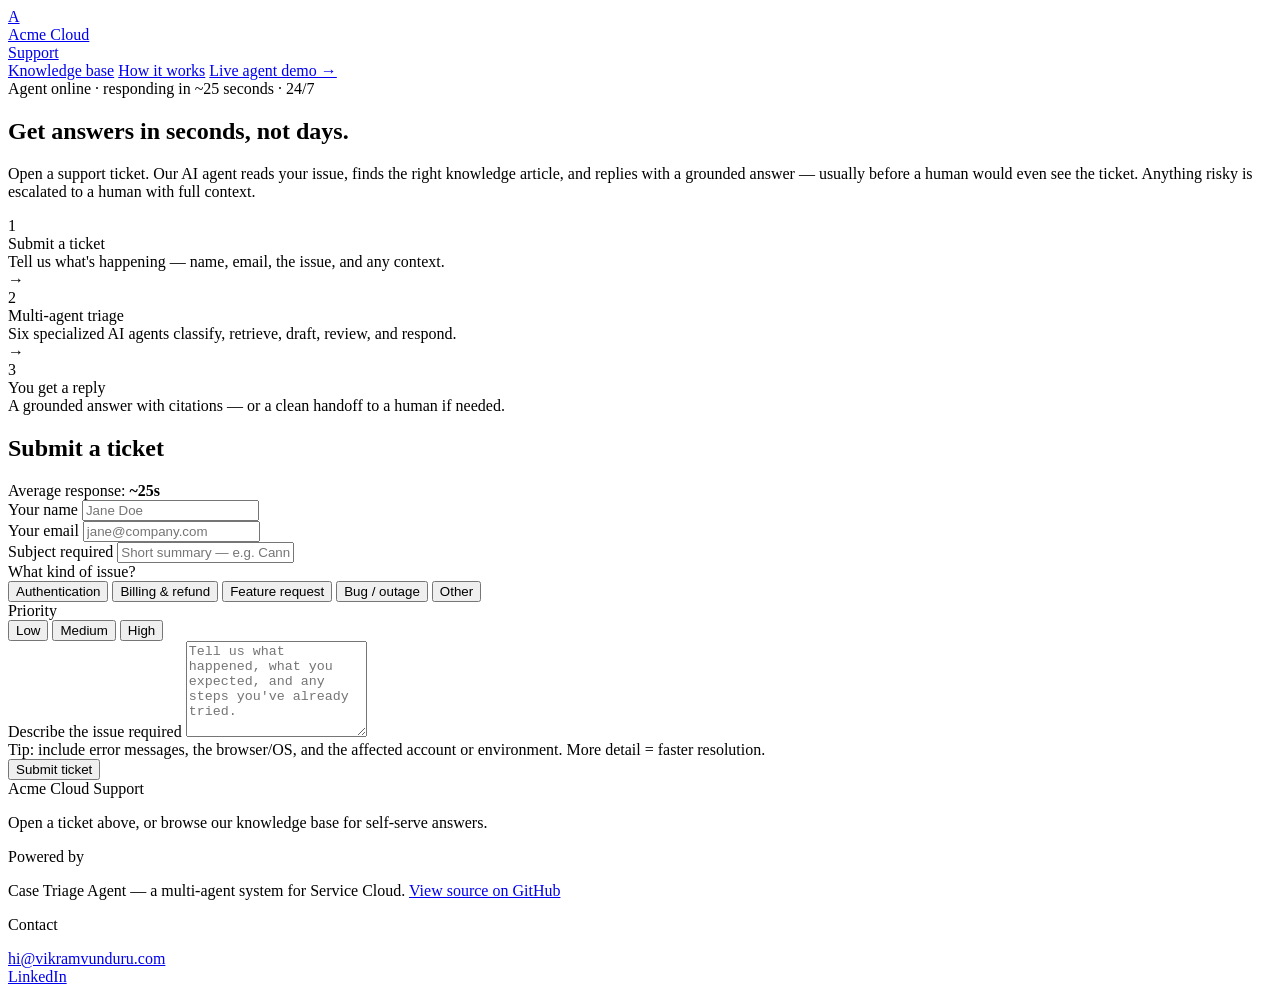
==== commit c88fa4cc: "Fix support portal CSS/JS not loading The portal.css and portal.js link tags used relative paths ("p" ====
--- a/static/support.html
+++ b/static/support.html
@@ -5,7 +5,7 @@
   <meta name="viewport" content="width=device-width, initial-scale=1" />
   <title>Support · Acme Cloud</title>
   <meta name="description" content="Open a support ticket. Our AI agent typically responds within 25 seconds." />
-  <link rel="stylesheet" href="portal.css?v=portal-2" />
+  <link rel="stylesheet" href="static/portal.css?v=portal-3" />
 </head>
 <body>
   <header class="ptl-topbar">
@@ -171,6 +171,6 @@
     </div>
   </footer>
 
-  <script src="portal.js?v=portal-2"></script>
+  <script src="static/portal.js?v=portal-3"></script>
 </body>
 </html>
